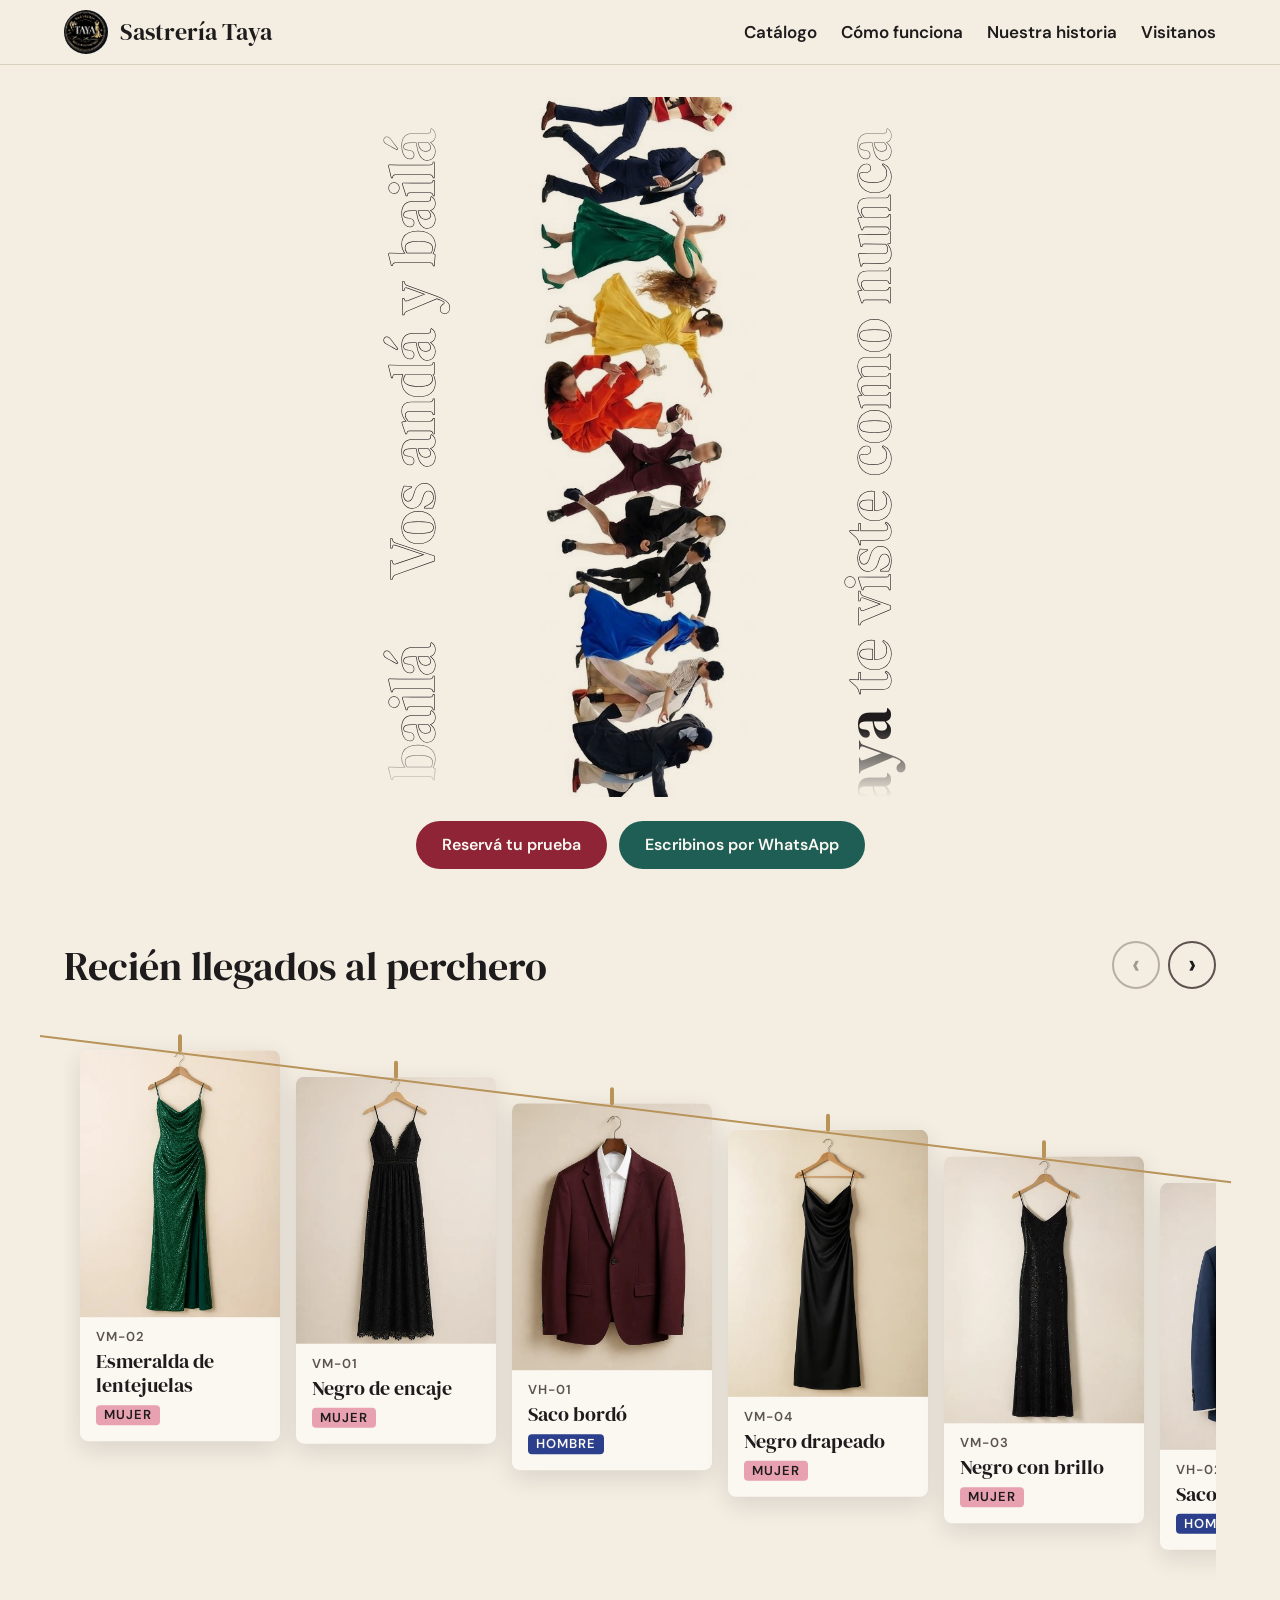
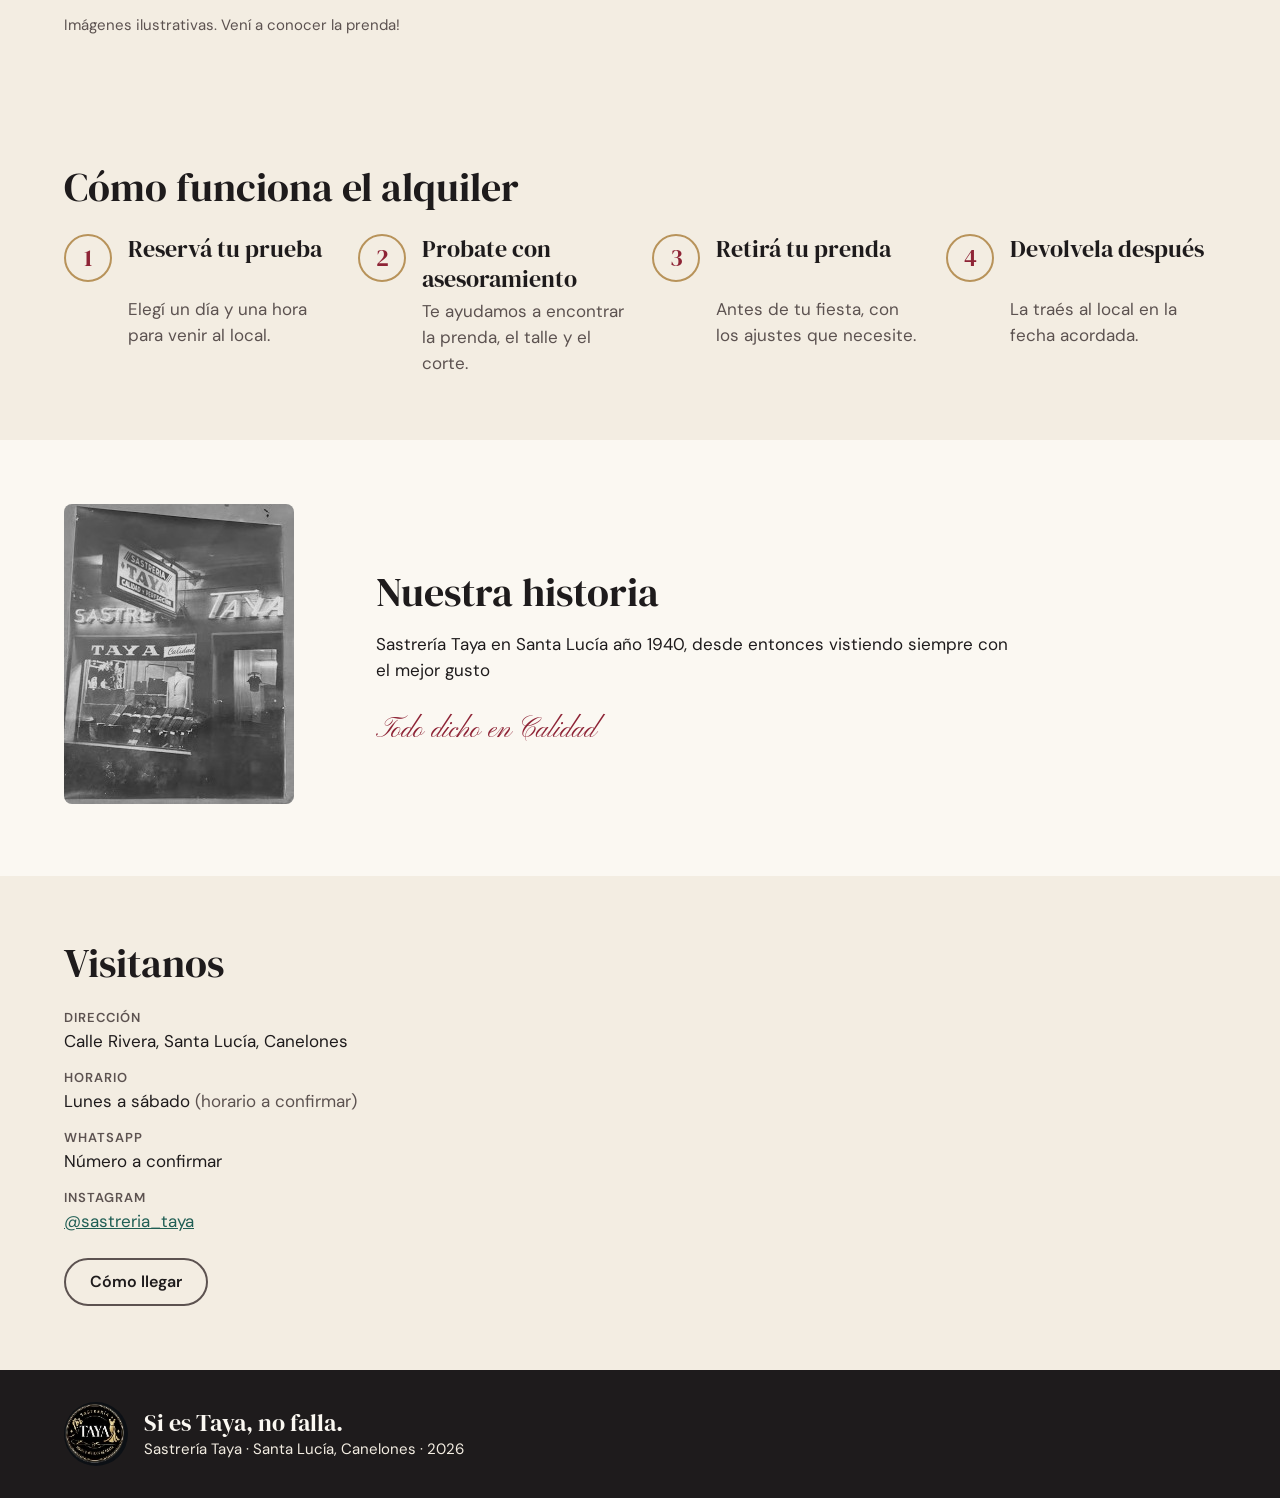
==== propuesta-2.html @ 04904f26 "Agregar propuesta 2 "Todos bailan" y actualizar decisiones del plan - propuesta-2.html: portada con " ====
<!doctype html>
<html lang="es">
<head>
<meta charset="utf-8">
<meta name="viewport" content="width=device-width, initial-scale=1, viewport-fit=cover">
<title>Sastrería Taya</title>
<meta name="claude:viewport-fit-sides" content="cover">
<meta name="description" content="Alquiler de vestidos, trajes y accesorios de fiesta en Santa Lucía, Canelones. Reservá tu prueba con María y Nazarena.">
<!-- Demo: pide a los buscadores que no muestren el sitio. Borrar al publicar de verdad. -->
<meta name="robots" content="noindex, nofollow">
<link rel="preconnect" href="https://fonts.googleapis.com">
<link rel="preconnect" href="https://fonts.gstatic.com" crossorigin>
<link rel="stylesheet" href="https://fonts.googleapis.com/css2?family=DM+Sans:wght@400;600&family=DM+Serif+Display&family=Pinyon+Script&display=swap">
<!-- Propuesta 2: reutiliza todos los estilos del primer modelo y suma los suyos encima -->
<link rel="stylesheet" href="css/styles.css">
<link rel="stylesheet" href="css/propuesta-2.css">
</head>
<body>

<header class="cabecera">
  <div class="envoltura cabecera__fila">
    <a class="marca" href="#inicio">
      <!-- alt vacío: el nombre ya está escrito al lado, así el lector de pantalla no lo repite -->
      <img class="marca__logo" src="img/marca/logo-taya.png" width="98" height="98" alt="">
      Sastrería Taya
    </a>
    <button class="menu-boton" id="menu-boton" type="button" aria-expanded="false" aria-controls="menu">Menú</button>
    <nav class="menu" id="menu" aria-label="Principal">
      <ul>
        <li><a href="#catalogo">Catálogo</a></li>
        <li><a href="#como-funciona">Cómo funciona</a></li>
        <li><a href="#historia">Nuestra historia</a></li>
        <li><a href="#visitanos">Visitanos</a></li>
      </ul>
    </nav>
  </div>
</header>

<main id="inicio">

  <!-- Portada "Todos bailan": la foto al centro y dos títulos verticales a los costados -->
  <section class="baile">
    <div class="envoltura">
      <div class="baile__escena">
        <!-- propuesta-2.js copia cada texto varias veces y lo hace subir sin fin, como un cartel corredizo -->
        <h1 class="lema lema--izq"><span class="lema__texto">Vos andá y bailá</span></h1>
        <p class="lema lema--der"><span class="lema__texto"><strong>Sastrería Taya</strong> te viste como nunca</span></p>
        <img class="baile__foto" src="img/portada/todos-bailan.jpg" width="340" height="1024"
             alt="Una fila de personas bailando de fiesta: vestidos verde, amarillo, naranja y azul, y trajes azul, bordó y negro">
      </div>
      <div class="acciones baile__acciones">
        <!-- Etapa 2: este enlace pasará a la página de reservas de Google Calendar -->
        <a class="btn btn--principal" href="#visitanos">Reservá tu prueba</a>
        <a class="btn btn--whatsapp" href="#visitanos" data-whatsapp>Escribinos por WhatsApp</a>
      </div>
    </div>
  </section>

  <!-- Tendedero: carrusel de movimiento manual (flechas, dedo o arrastre). Se le irán sumando prendas del catálogo. -->
  <section class="tendedero" id="catalogo" aria-labelledby="tendedero-titulo">
    <div class="envoltura">
      <div class="tendedero__cabeza">
        <h2 class="seccion__titulo" id="tendedero-titulo">Recién llegados al perchero</h2>
        <div class="carrusel__controles">
          <button class="carrusel__boton carrusel__boton--flecha" id="anterior" type="button" aria-label="Prenda anterior" aria-controls="tendedero">‹</button>
          <button class="carrusel__boton carrusel__boton--flecha" id="siguiente" type="button" aria-label="Prenda siguiente" aria-controls="tendedero">›</button>
        </div>
      </div>
    </div>
    <div class="envoltura envoltura--pista carrusel" id="carrusel">
      <span class="carrusel__cuerda" aria-hidden="true"></span>
      <ul class="tendedero__pista" id="tendedero" aria-label="Prendas del catálogo">
        <li style="--i:0"><a class="tarjeta" href="#visitanos">
          <img class="tarjeta__foto" src="img/catalogo/VM-02.webp" width="720" height="964" alt="Vestido largo verde esmeralda de lentejuelas con tajo, en percha" loading="lazy">
          <span class="tarjeta__cuerpo"><span class="tarjeta__codigo">VM-02</span><span class="tarjeta__nombre">Esmeralda de lentejuelas</span><span class="etiqueta etiqueta--mujer">Mujer</span></span>
        </a></li>
        <li style="--i:1"><a class="tarjeta" href="#visitanos">
          <img class="tarjeta__foto" src="img/catalogo/VM-01.webp" width="720" height="964" alt="Vestido largo negro de encaje con tirantes, en percha" loading="lazy">
          <span class="tarjeta__cuerpo"><span class="tarjeta__codigo">VM-01</span><span class="tarjeta__nombre">Negro de encaje</span><span class="etiqueta etiqueta--mujer">Mujer</span></span>
        </a></li>
        <li style="--i:2"><a class="tarjeta" href="#visitanos">
          <img class="tarjeta__foto" src="img/catalogo/VH-01.webp" width="720" height="964" alt="Saco de traje bordó con camisa blanca, en percha" loading="lazy">
          <span class="tarjeta__cuerpo"><span class="tarjeta__codigo">VH-01</span><span class="tarjeta__nombre">Saco bordó</span><span class="etiqueta etiqueta--hombre">Hombre</span></span>
        </a></li>
        <li style="--i:3"><a class="tarjeta" href="#visitanos">
          <img class="tarjeta__foto" src="img/catalogo/VM-04.webp" width="720" height="964" alt="Vestido largo negro de escote drapeado, en percha" loading="lazy">
          <span class="tarjeta__cuerpo"><span class="tarjeta__codigo">VM-04</span><span class="tarjeta__nombre">Negro drapeado</span><span class="etiqueta etiqueta--mujer">Mujer</span></span>
        </a></li>
        <li style="--i:4"><a class="tarjeta" href="#visitanos">
          <img class="tarjeta__foto" src="img/catalogo/VM-03.webp" width="720" height="964" alt="Vestido largo negro con brillo y tirantes finos, en percha" loading="lazy">
          <span class="tarjeta__cuerpo"><span class="tarjeta__codigo">VM-03</span><span class="tarjeta__nombre">Negro con brillo</span><span class="etiqueta etiqueta--mujer">Mujer</span></span>
        </a></li>
        <li style="--i:5"><a class="tarjeta" href="#visitanos">
          <img class="tarjeta__foto" src="img/catalogo/VH-02.webp" width="720" height="964" alt="Saco de traje azul con camisa blanca, en percha" loading="lazy">
          <span class="tarjeta__cuerpo"><span class="tarjeta__codigo">VH-02</span><span class="tarjeta__nombre">Saco azul</span><span class="etiqueta etiqueta--hombre">Hombre</span></span>
        </a></li>
        <li style="--i:6"><a class="tarjeta" href="#visitanos">
          <img class="tarjeta__foto" src="img/catalogo/VM-05.webp" width="720" height="964" alt="Vestido largo negro con cuello halter, en percha" loading="lazy">
          <span class="tarjeta__cuerpo"><span class="tarjeta__codigo">VM-05</span><span class="tarjeta__nombre">Negro halter</span><span class="etiqueta etiqueta--mujer">Mujer</span></span>
        </a></li>
        <!-- Para sumar una prenda: copiar un <li> completo, cambiar foto, código, nombre, etiqueta y el número de --i -->
      </ul>
    </div>
    <div class="envoltura">
      <p class="aviso">Imágenes ilustrativas. Vení a conocer la prenda!</p>
    </div>
  </section>

  <!-- Cómo funciona -->
  <section class="como-funciona" id="como-funciona" aria-labelledby="como-titulo">
    <div class="envoltura">
      <h2 class="seccion__titulo" id="como-titulo">Cómo funciona el alquiler</h2>
      <ol class="pasos">
        <li><h3>Reservá tu prueba</h3><p>Elegí un día y una hora para venir al local.</p></li>
        <li><h3>Probate con asesoramiento</h3><p>Te ayudamos a encontrar la prenda, el talle y el corte.</p></li>
        <li><h3>Retirá tu prenda</h3><p>Antes de tu fiesta, con los ajustes que necesite.</p></li>
        <li><h3>Devolvela después</h3><p>La traés al local en la fecha acordada.</p></li>
      </ol>
    </div>
  </section>

  <!-- Historia -->
  <section class="historia" id="historia" aria-labelledby="historia-titulo">
    <div class="envoltura historia__grilla">
      <figure class="historia__foto">
        <img src="img/historia/sastreria-original.jpg" width="230" height="300" alt="Fachada de la primera Sastrería Taya, con el cartel Calidad y perfección" loading="lazy">
        <figcaption></figcaption>
      </figure>
      <div class="historia__texto">
        <h2 class="seccion__titulo" id="historia-titulo">Nuestra historia</h2>
        <p>Sastrería Taya en Santa Lucía año 1940, desde entonces vistiendo siempre con el mejor gusto</p>
        <p class="acento acento--chico">Todo dicho en Calidad</p>
      </div>
    </div>
  </section>

  <!-- Visitanos -->
  <section class="visitanos" id="visitanos" aria-labelledby="visitanos-titulo">
    <div class="envoltura">
      <h2 class="seccion__titulo" id="visitanos-titulo">Visitanos</h2>
      <dl class="datos">
        <div><dt>Dirección</dt><dd>Calle Rivera, Santa Lucía, Canelones</dd></div>
        <div><dt>Horario</dt><dd>Lunes a sábado <span class="pendiente">(horario a confirmar)</span></dd></div>
        <div><dt>WhatsApp</dt><dd><span data-whatsapp-texto>Número a confirmar</span></dd></div>
        <div><dt>Instagram</dt><dd><a href="https://www.instagram.com/sastreria_taya/" target="_blank" rel="noopener">@sastreria_taya</a></dd></div>
      </dl>
      <div class="acciones">
        <a class="btn btn--secundario" href="https://www.google.com/maps/search/?api=1&amp;query=Calle+Rivera+Santa+Luc%C3%ADa+Canelones+Uruguay" target="_blank" rel="noopener">Cómo llegar</a>
      </div>
    </div>
  </section>

</main>

<footer class="pie">
  <div class="envoltura pie__fila">
    <img class="pie__logo" src="img/marca/logo-taya.png" width="98" height="98" alt="Logo de Sastrería Taya">
    <div>
      <p class="pie__lema">Si es Taya, no falla.</p>
      <p class="pie__nota">Sastrería Taya · Santa Lucía, Canelones · <span id="anio">2026</span></p>
    </div>
  </div>
</footer>

<script src="js/propuesta-2.js"></script>
</body>
</html>
---- css/styles.css ----
/* Sastrería Taya — estilos del sitio
   Diseño: primero celular. Reglas para pantallas mayores desde 600px y 1024px.
   Los valores vienen del sistema de diseño "Sastrería Taya" (paleta El perchero de Taya). */

:root {
  /* Color */
  --crema: #f3ede2;
  --crema-claro: #fbf8f2;
  --tinta: #1e1b1c;
  --tinta-suave: #5c5250;
  --linea: #d9cfbf;
  --bordo: #8e2436;
  --bordo-oscuro: #6e1a29;
  --esmeralda: #1f5e54;
  --azul: #2b3f8c;
  --menta: #8cceb5;
  --rosa: #e7a1b0;
  --mostaza: #d9a441;
  --dorado: #b8935a;
  --foco: var(--tinta);
  --sombra-percha: 0 8px 24px rgba(30, 27, 28, 0.12);

  /* Tipografía */
  --font-display: "DM Serif Display", Georgia, "Times New Roman", serif;
  --font-sans: "DM Sans", system-ui, -apple-system, "Segoe UI", sans-serif;
  --font-acento: "Pinyon Script", "Brush Script MT", cursive;

  /* Espaciado y forma */
  --space-1: 4px; --space-2: 8px; --space-3: 12px; --space-4: 16px;
  --space-6: 24px; --space-8: 32px; --space-12: 48px; --space-16: 64px;
  --radius-sm: 4px; --radius-md: 8px; --radius-lg: 16px; --radius-pill: 999px;
  --toque-minimo: 48px;
  --ancho-lectura: 640px;
  --ancho-pagina: 1200px;

  color-scheme: light;
}

/* Base */
*, *::before, *::after { box-sizing: border-box; }
html { scroll-behavior: smooth; }
body {
  margin: 0;
  background: var(--crema);
  color: var(--tinta);
  font-family: var(--font-sans);
  font-size: 17px;
  line-height: 26px;
}
img { max-width: 100%; height: auto; display: block; }
h1, h2, h3 { text-wrap: balance; margin: 0; font-weight: 400; }
p { margin: 0; }
a { color: var(--esmeralda); }
:focus-visible { outline: 2px solid var(--foco); outline-offset: 2px; }

.envoltura {
  width: 100%;
  max-width: var(--ancho-pagina);
  margin-inline: auto;
  padding-left: max(16px, env(safe-area-inset-left, 0px));
  padding-right: max(16px, env(safe-area-inset-right, 0px));
}

section { padding-block: var(--space-12); }
.seccion__titulo { font-family: var(--font-display); font-size: 32px; line-height: 38px; color: var(--tinta); }
.seccion__bajada { margin-top: var(--space-2); font-size: 15px; line-height: 22px; color: var(--tinta-suave); }
.acento { font-family: var(--font-acento); font-size: 32px; line-height: 36px; color: var(--bordo); }
.acento--chico { font-size: 28px; line-height: 32px; margin-top: var(--space-4); }

/* Botones */
.acciones { display: flex; flex-wrap: wrap; gap: var(--space-3); margin-top: var(--space-6); }
.btn {
  display: inline-flex; align-items: center; justify-content: center;
  min-height: var(--toque-minimo);
  padding: var(--space-3) var(--space-6);
  border-radius: var(--radius-pill);
  border: 2px solid transparent;
  font-family: var(--font-sans); font-size: 16px; line-height: 20px; font-weight: 600;
  text-decoration: none;
}
.btn--principal { background: var(--bordo); color: var(--crema-claro); }
.btn--principal:hover { background: var(--bordo-oscuro); }
.btn--whatsapp { background: var(--esmeralda); color: var(--crema-claro); }
.btn--secundario { color: var(--tinta); border-color: var(--tinta-suave); }
.btn--secundario:hover { background: var(--crema-claro); }

/* Etiquetas */
.etiqueta {
  display: inline-block; justify-self: start;
  padding: 2px var(--space-2);
  border-radius: var(--radius-sm);
  font-size: 13px; line-height: 16px; font-weight: 600; letter-spacing: 0.08em; text-transform: uppercase;
  color: var(--tinta);
}
.etiqueta--mujer { background: var(--rosa); }
.etiqueta--hombre { background: var(--azul); color: var(--crema-claro); }

/* Cabecera */
.cabecera {
  position: sticky; top: env(safe-area-inset-top, 0px); z-index: 20;
  background: var(--crema);
  border-bottom: 1px solid var(--linea);
}
body::before {
  content: ""; position: fixed; inset: 0 0 auto; height: env(safe-area-inset-top, 0px);
  z-index: 21; background: var(--crema);
}
.cabecera__fila { display: flex; align-items: center; justify-content: space-between; gap: var(--space-4); min-height: 64px; flex-wrap: wrap; }
.marca { font-family: var(--font-display); font-size: 24px; line-height: 30px; color: var(--tinta); text-decoration: none; }
.menu-boton {
  min-height: var(--toque-minimo); padding: 0 var(--space-4);
  border: 2px solid var(--tinta-suave); border-radius: var(--radius-pill);
  background: transparent; color: var(--tinta);
  font: 600 16px/20px var(--font-sans); cursor: pointer;
}
.menu { width: 100%; }
.menu[hidden] { display: none; }
.menu ul { list-style: none; margin: 0; padding: 0 0 var(--space-4); display: grid; }
.menu a {
  display: flex; align-items: center; min-height: var(--toque-minimo);
  color: var(--tinta); text-decoration: none; font-weight: 600;
  border-top: 1px solid var(--linea);
}

/* Portada */
.portada { padding-block: var(--space-8) var(--space-6); }
.portada__contenido { display: grid; gap: var(--space-3); }
.portada__titulo { font-family: var(--font-display); font-size: 40px; line-height: 44px; letter-spacing: -0.01em; max-width: 14ch; }
.portada__bajada { max-width: 34ch; color: var(--tinta-suave); }
.portada .acciones { margin-top: var(--space-3); }

/* Tendedero: carrusel. La cuerda queda fija; las prendas se deslizan colgadas de ella.
   En escritorio la cuerda va en diagonal y main.js baja cada percha según su posición. */
.tendedero { padding-top: var(--space-6); }
.tendedero__cabeza { display: flex; flex-wrap: wrap; align-items: flex-end; justify-content: space-between; gap: var(--space-4); }
.carrusel__controles { display: flex; gap: var(--space-2); }
.carrusel__boton {
  min-height: var(--toque-minimo); min-width: var(--toque-minimo); padding: 0 var(--space-4);
  border: 2px solid var(--tinta-suave); border-radius: var(--radius-pill);
  background: transparent; color: var(--tinta);
  font: 600 15px/20px var(--font-sans); cursor: pointer;
}
.carrusel__boton--flecha { padding: 0; font-size: 28px; line-height: 1; }
.carrusel__boton:hover:not(:disabled) { background: var(--crema-claro); }
.carrusel__boton:disabled { opacity: 0.4; cursor: default; }
.carrusel__boton[hidden] { display: none; }

.envoltura--pista { padding-left: 0; padding-right: 0; }
.carrusel { position: relative; --angulo: 0deg; }
.carrusel__cuerda {
  position: absolute; left: 0; top: 30px; z-index: 1; pointer-events: none;
  width: 100%; height: 2px; background: var(--dorado);
  transform-origin: 0 50%; transform: rotate(var(--angulo));
}
.tendedero__pista {
  list-style: none; margin: var(--space-4) 0 0; padding: 0;
  padding-left: max(16px, env(safe-area-inset-left, 0px));
  padding-right: max(16px, env(safe-area-inset-right, 0px));
  padding-top: 28px; padding-bottom: var(--space-6);
  display: flex; gap: var(--space-4);
  overflow-x: auto; scroll-snap-type: x mandatory; scroll-padding-inline: 16px;
  scrollbar-width: none; cursor: grab;
}
.tendedero__pista::-webkit-scrollbar { display: none; }
.tendedero__pista.arrastrando { scroll-snap-type: none; cursor: grabbing; user-select: none; }
.tendedero__pista.arrastrando a { pointer-events: none; }
.tendedero__pista li {
  flex: 0 0 62%; max-width: 230px;
  scroll-snap-align: center;
  position: relative;
  translate: 0 var(--caida, 0px);
  transform-origin: 50% -14px;
  rotate: calc(var(--balanceo, 0) * 1deg);
  transition: rotate 300ms ease-out;
}
.tarjeta img { -webkit-user-drag: none; }
/* gancho de la percha */
.tendedero__pista li::before {
  content: ""; position: absolute; left: 50%; top: -16px;
  width: 4px; height: 18px; margin-left: -2px;
  background: var(--dorado); border-radius: 2px;
}
.tarjeta {
  display: grid; text-decoration: none; color: var(--tinta);
  background: var(--crema-claro); border-radius: var(--radius-md);
  box-shadow: var(--sombra-percha); overflow: hidden;
}
.tarjeta__foto { width: 100%; aspect-ratio: 3 / 4; object-fit: cover; background: var(--crema); }
.tarjeta__cuerpo { display: grid; gap: var(--space-1); padding: var(--space-3) var(--space-4) var(--space-4); }
.tarjeta__codigo { font-size: 13px; line-height: 16px; font-weight: 600; letter-spacing: 0.08em; color: var(--tinta-suave); }
.tarjeta__nombre { font-family: var(--font-display); font-size: 20px; line-height: 24px; margin-bottom: var(--space-1); }
.aviso { font-size: 15px; line-height: 22px; color: var(--tinta-suave); }

/* Acordeón de categorías */
.acordeon { display: grid; gap: var(--space-3); margin-top: var(--space-6); }
.acordeon__item { border-radius: var(--radius-lg); overflow: hidden; background: var(--color-cat); color: var(--tinta-cat, var(--tinta)); }
.acordeon__item--mujer { --color-cat: var(--rosa); }
.acordeon__item--hombre { --color-cat: var(--azul); --tinta-cat: var(--crema-claro); }
.acordeon__item--ninas { --color-cat: var(--menta); }
.acordeon__item--ninos { --color-cat: var(--mostaza); }
.acordeon__item--accesorios { --color-cat: var(--esmeralda); --tinta-cat: var(--crema-claro); }
.acordeon__franja {
  width: 100%; min-height: 64px; padding: var(--space-3) var(--space-6);
  display: flex; align-items: center; justify-content: space-between;
  background: transparent; border: 0; color: inherit; cursor: pointer; text-align: left;
  font-family: var(--font-display); font-size: 24px; line-height: 30px;
}
.acordeon__franja::after { content: "+"; font-family: var(--font-sans); font-size: 28px; }
.acordeon__franja[aria-expanded="true"]::after { content: "–"; }
.acordeon__panel { display: grid; grid-template-columns: 96px 1fr; gap: var(--space-4); align-items: center; padding: 0 var(--space-6) var(--space-6); }
.acordeon__panel:not(:has(img)) { grid-template-columns: 1fr; }
.acordeon__panel[hidden] { display: none; }
.acordeon__panel img { border-radius: var(--radius-md); aspect-ratio: 3 / 4; object-fit: cover; }
.acordeon__panel p { min-width: 0; }

/* Asesoramiento */
.asesoramiento { background: var(--tinta); color: var(--crema-claro); }
.asesoramiento__cita { margin: 0; max-width: 22ch; }
.asesoramiento__cita p { font-family: var(--font-display); font-size: 32px; line-height: 38px; text-wrap: balance; }
.asesoramiento__texto { margin-top: var(--space-6); max-width: var(--ancho-lectura); color: var(--crema); }

/* Cómo funciona */
.pasos { list-style: none; counter-reset: paso; margin: var(--space-6) 0 0; padding: 0; display: grid; gap: var(--space-6); }
.pasos li { counter-increment: paso; display: grid; grid-template-columns: 48px 1fr; column-gap: var(--space-4); row-gap: var(--space-1); }
.pasos li::before {
  content: counter(paso); grid-row: span 2;
  width: 48px; height: 48px; border-radius: 50%;
  display: grid; place-items: center;
  border: 2px solid var(--dorado);
  font-family: var(--font-display); font-size: 24px; color: var(--bordo);
}
.pasos h3 { font-family: var(--font-display); font-size: 24px; line-height: 30px; }
.pasos p { color: var(--tinta-suave); }

/* Historia */
.historia { background: var(--crema-claro); }
.historia__grilla { display: grid; gap: var(--space-8); }
.historia__foto { margin: 0; justify-self: start; max-width: 280px; }
.historia__foto img { width: 100%; border-radius: var(--radius-md); filter: grayscale(1); }
.historia__foto figcaption { margin-top: var(--space-2); font-size: 15px; line-height: 22px; color: var(--tinta-suave); }
.historia__texto { display: grid; gap: var(--space-4); max-width: var(--ancho-lectura); min-width: 0; }

/* Visitanos */
.datos { margin: var(--space-6) 0 0; display: grid; gap: var(--space-4); }
.datos div { display: grid; gap: 2px; }
.datos dt { font-size: 13px; line-height: 16px; font-weight: 600; letter-spacing: 0.08em; text-transform: uppercase; color: var(--tinta-suave); }
.datos dd { margin: 0; }
.pendiente { color: var(--tinta-suave); }

/* Pie */
.pie { background: var(--tinta); color: var(--crema); padding-block: var(--space-8); padding-bottom: calc(var(--space-8) + env(safe-area-inset-bottom, 0px)); }
.pie__fila { display: flex; align-items: center; gap: var(--space-4); }
.pie__logo { width: 64px; height: 64px; border-radius: 50%; }
.pie__lema { font-family: var(--font-display); font-size: 24px; line-height: 30px; color: var(--crema-claro); }
.pie__nota { font-size: 15px; line-height: 22px; }

/* ---------- Tablet: desde 600px ---------- */
@media (min-width: 600px) {
  .envoltura { padding-left: max(24px, env(safe-area-inset-left, 0px)); padding-right: max(24px, env(safe-area-inset-right, 0px)); }
  .tendedero__pista li { flex-basis: 34%; }
  .portada__titulo { font-size: 52px; line-height: 56px; }

  /* el acordeón pasa a franjas verticales lado a lado */
  .acordeon { display: flex; gap: var(--space-3); height: 420px; }
  .acordeon__item { flex: 1 1 0; min-width: 0; display: flex; flex-direction: column; transition: flex-grow 400ms ease; }
  .acordeon__item.abierto { flex-grow: 4; }
  .acordeon__franja { min-height: 72px; }
  .acordeon__item:not(.abierto) .acordeon__franja { flex: 1; align-items: flex-start; writing-mode: vertical-rl; transform: rotate(180deg); justify-content: flex-end; padding: var(--space-6) var(--space-4); }
  .acordeon__item:not(.abierto) .acordeon__franja::after { content: ""; }
  .acordeon__panel { flex: 1; grid-template-columns: 1fr 1.2fr; align-items: end; }
  .acordeon__panel img { max-height: 300px; width: auto; }

  .pasos { grid-template-columns: repeat(2, minmax(0, 1fr)); }
  .historia__grilla { grid-template-columns: 280px minmax(0, 1fr); align-items: center; }
}

/* ---------- Escritorio: desde 1024px ---------- */
@media (min-width: 1024px) {
  section { padding-block: var(--space-16); }
  .menu-boton { display: none; }
  .menu, .menu[hidden] { display: block; width: auto; }
  .menu ul { display: flex; gap: var(--space-6); padding: 0; }
  .menu a { border-top: 0; }
  .portada__titulo { font-size: 64px; line-height: 68px; }
  .seccion__titulo { font-size: 40px; line-height: 46px; }

  /* la cuerda cuelga en diagonal (main.js baja cada percha para que siga la cuerda) */
  .carrusel { --angulo: 7deg; }
  .tendedero__pista { padding-top: 28px; padding-bottom: 190px; }
  .tendedero__pista li { flex-basis: 200px; max-width: none; }
  .tendedero__pista li:hover { --balanceo: 3; }
  .pasos { grid-template-columns: repeat(4, minmax(0, 1fr)); }
}

/* Sin movimiento para quien lo pide */
@media (prefers-reduced-motion: reduce) {
  html { scroll-behavior: auto; }
  .tendedero__pista li, .acordeon__item { transition: none; }
  .tendedero__pista li { --balanceo: 0 !important; rotate: none; }
}

/* ---------- Llamado a reservar ---------- */
/* Llamado a reservar: bordó liso */
.llamado { color: var(--crema-claro); background: var(--bordo); }
.llamado__contenido { display: grid; gap: var(--space-3); }
.llamado__titulo { font-family: var(--font-display); font-size: 32px; line-height: 38px; }
.llamado p { max-width: 40ch; }
.btn--claro { background: var(--crema-claro); color: var(--bordo); }
.btn--claro:hover { background: var(--crema); }

@media (min-width: 1024px) {
  .llamado__titulo { font-size: 44px; line-height: 50px; }
}
---- css/propuesta-2.css ----
﻿/* Sastrería Taya — Propuesta 2 "Todos bailan"
   Se carga DESPUÉS de styles.css: usa sus mismos tokens (colores, tipografías, espacios)
   y solo agrega la portada nueva. */

/* ---------- Cabecera: logo antes del nombre ---------- */
.marca { display: inline-flex; align-items: center; gap: var(--space-3); }
.marca__logo { width: 44px; height: 44px; border-radius: 50%; } /* redondo, como en el pie */

/* ---------- Portada: foto al centro, títulos verticales a los costados ---------- */
.baile { padding-block: var(--space-6) var(--space-8); }

.baile__escena {
  display: grid;
  grid-template-columns: 48px minmax(0, 1fr) 48px;
  grid-template-areas: "izq foto der";
  column-gap: var(--space-2);
  justify-content: center;
}

.baile__foto {
  grid-area: foto; justify-self: center;
  width: 100%; max-width: 340px;
  /* "multiply" funde el fondo blanco de la foto con el crema de la página */
  mix-blend-mode: multiply;
}

/* Títulos verticales: los dos se leen de abajo hacia arriba.
   writing-mode los pone de arriba hacia abajo; el giro de 180° los invierte. */
.lema {
  margin: 0;
  position: relative; overflow: hidden;
  display: flex; align-items: center; justify-content: center;
  font-family: var(--font-display); font-weight: 400;
  color: var(--tinta); /* respaldo si el navegador no sabe dibujar solo el borde */
}
.lema__texto { writing-mode: vertical-rl; transform: rotate(180deg); text-wrap: balance; }

/* Cartel corredizo: la pista tiene el texto repetido dos veces (dos "juegos" iguales).
   Baja exactamente la mitad de su alto y vuelve a empezar: como el segundo juego quedó
   donde estaba el primero, el salto no se nota y parece continuo. */
.lema.en-movimiento {
  /* las letras se esfuman al entrar por arriba y al salir por abajo */
  -webkit-mask-image: linear-gradient(transparent, #000 10%, #000 90%, transparent);
          mask-image: linear-gradient(transparent, #000 10%, #000 90%, transparent);
}
.lema__pista {
  position: absolute; top: 0; left: 0; right: 0;
  display: flex; flex-direction: column; align-items: center;
  animation: bajar var(--duracion, 20s) linear infinite;
}
.lema__pista .lema__texto { padding: 0.5em 0; white-space: nowrap; } /* separación entre repeticiones */
.lema:hover .lema__pista { animation-play-state: paused; } /* se frena al pasar el mouse */
/* baja: arranca subida media pista y desciende hasta su lugar; al reiniciar, el salto no se nota */
@keyframes bajar { from { transform: translateY(-50%); } to { transform: translateY(0); } }

/* mientras se mueve, el texto original queda solo para lectores de pantalla */
.lema.en-movimiento > .lema__texto {
  position: absolute; width: 1px; height: 1px; overflow: hidden; clip-path: inset(50%);
}

/* letra "hueca": del color del fondo, solo con el borde en tinta */
@supports (-webkit-text-stroke: 1px black) {
  .lema { color: var(--crema); -webkit-text-stroke: 1px var(--tinta); paint-order: stroke fill; }
}
/* "Sastrería Taya" va rellena en negro */
.lema strong { font-weight: 400; color: var(--tinta); -webkit-text-stroke: 0; }

/* los dos costados con el mismo tamaño de letra */
.lema { font-size: 36px; line-height: 44px; }
.lema--izq { grid-area: izq; }
.lema--der { grid-area: der; }

.baile__acciones { justify-content: center; }

/* ---------- Tablet: desde 600px ---------- */
@media (min-width: 600px) {
  .baile__escena { grid-template-columns: 72px minmax(0, 340px) 72px; column-gap: var(--space-8); }
  .lema { font-size: 48px; line-height: 56px; }
}

/* ---------- Escritorio: desde 1024px ---------- */
@media (min-width: 1024px) {
  .baile { padding-block: var(--space-8) var(--space-12); }
  /* la foto no pasa del alto de la pantalla (menos la cabecera) */
  .baile__escena { grid-template-columns: 96px auto 96px; column-gap: var(--space-16); }
  .baile__foto { width: auto; max-width: none; height: min(calc(100svh - 200px), 820px); }
  .lema { font-size: 64px; line-height: 72px; -webkit-text-stroke-width: 1.2px; }
}
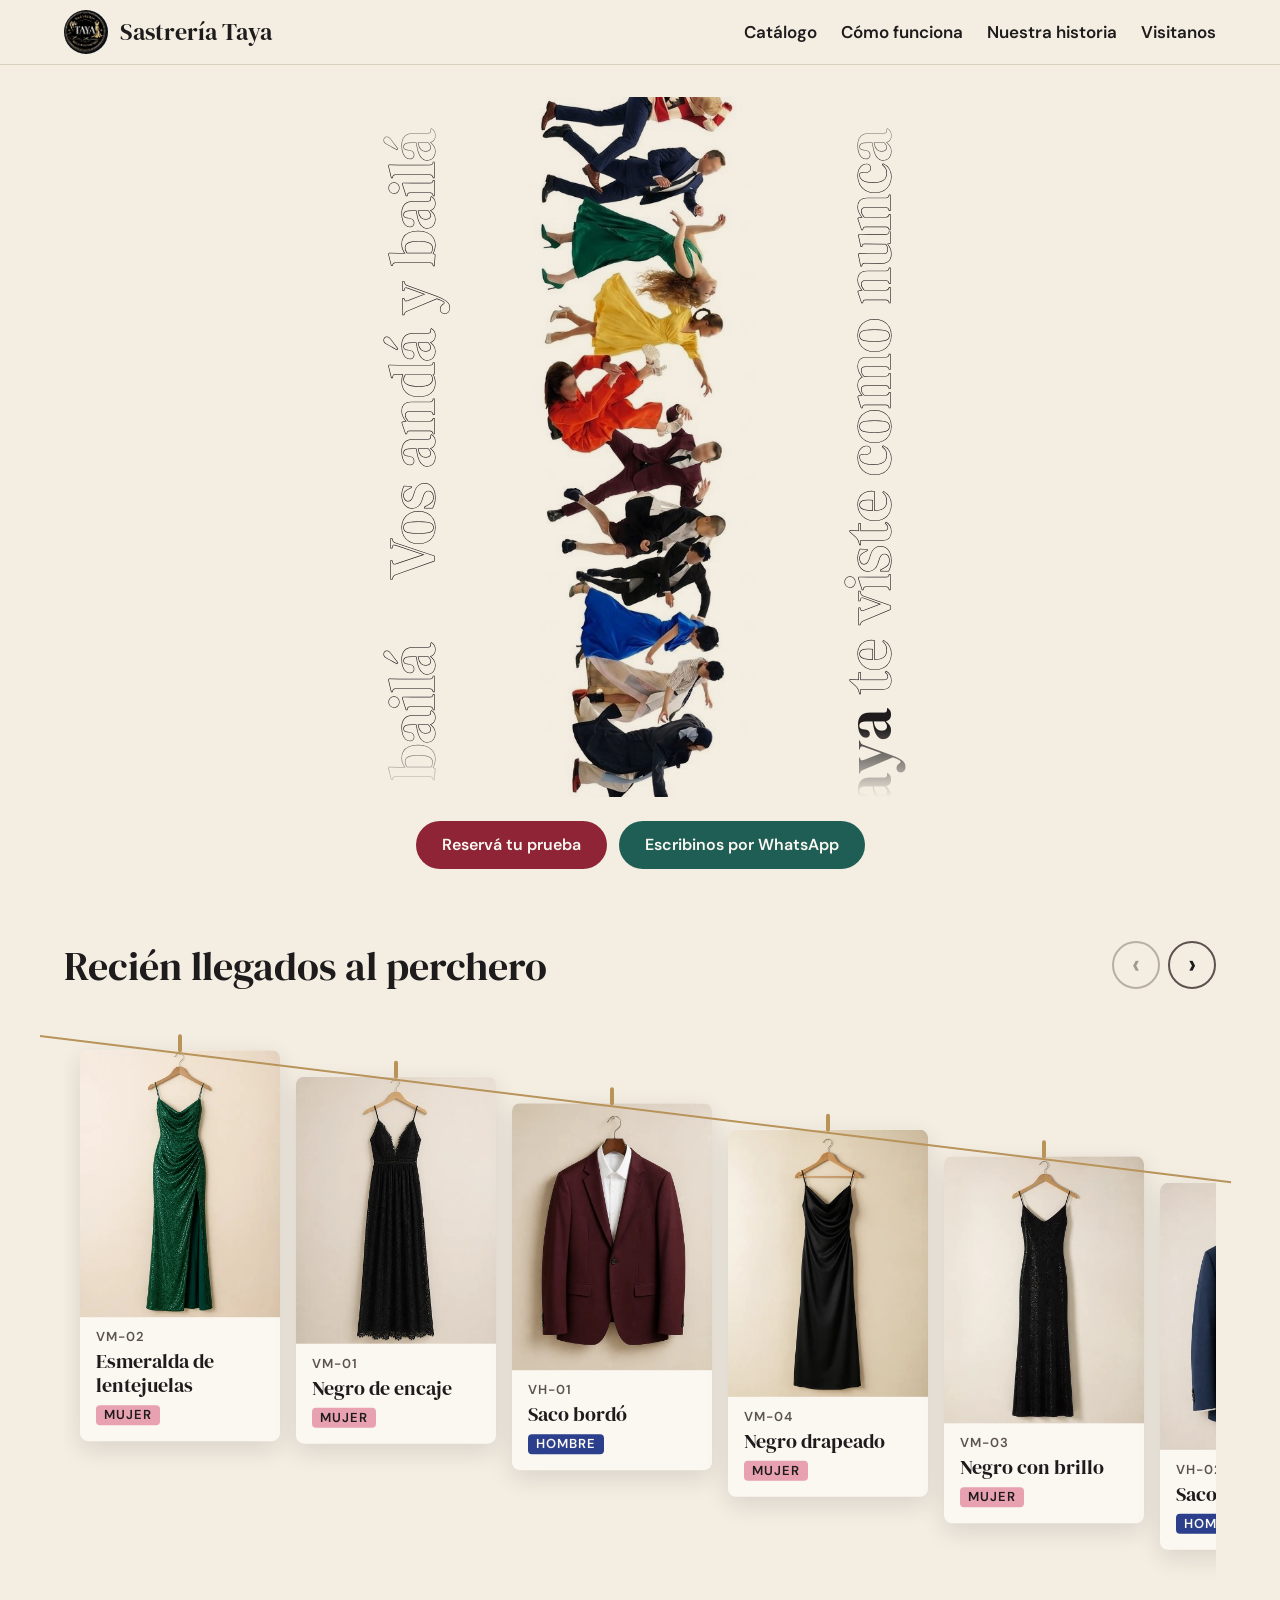
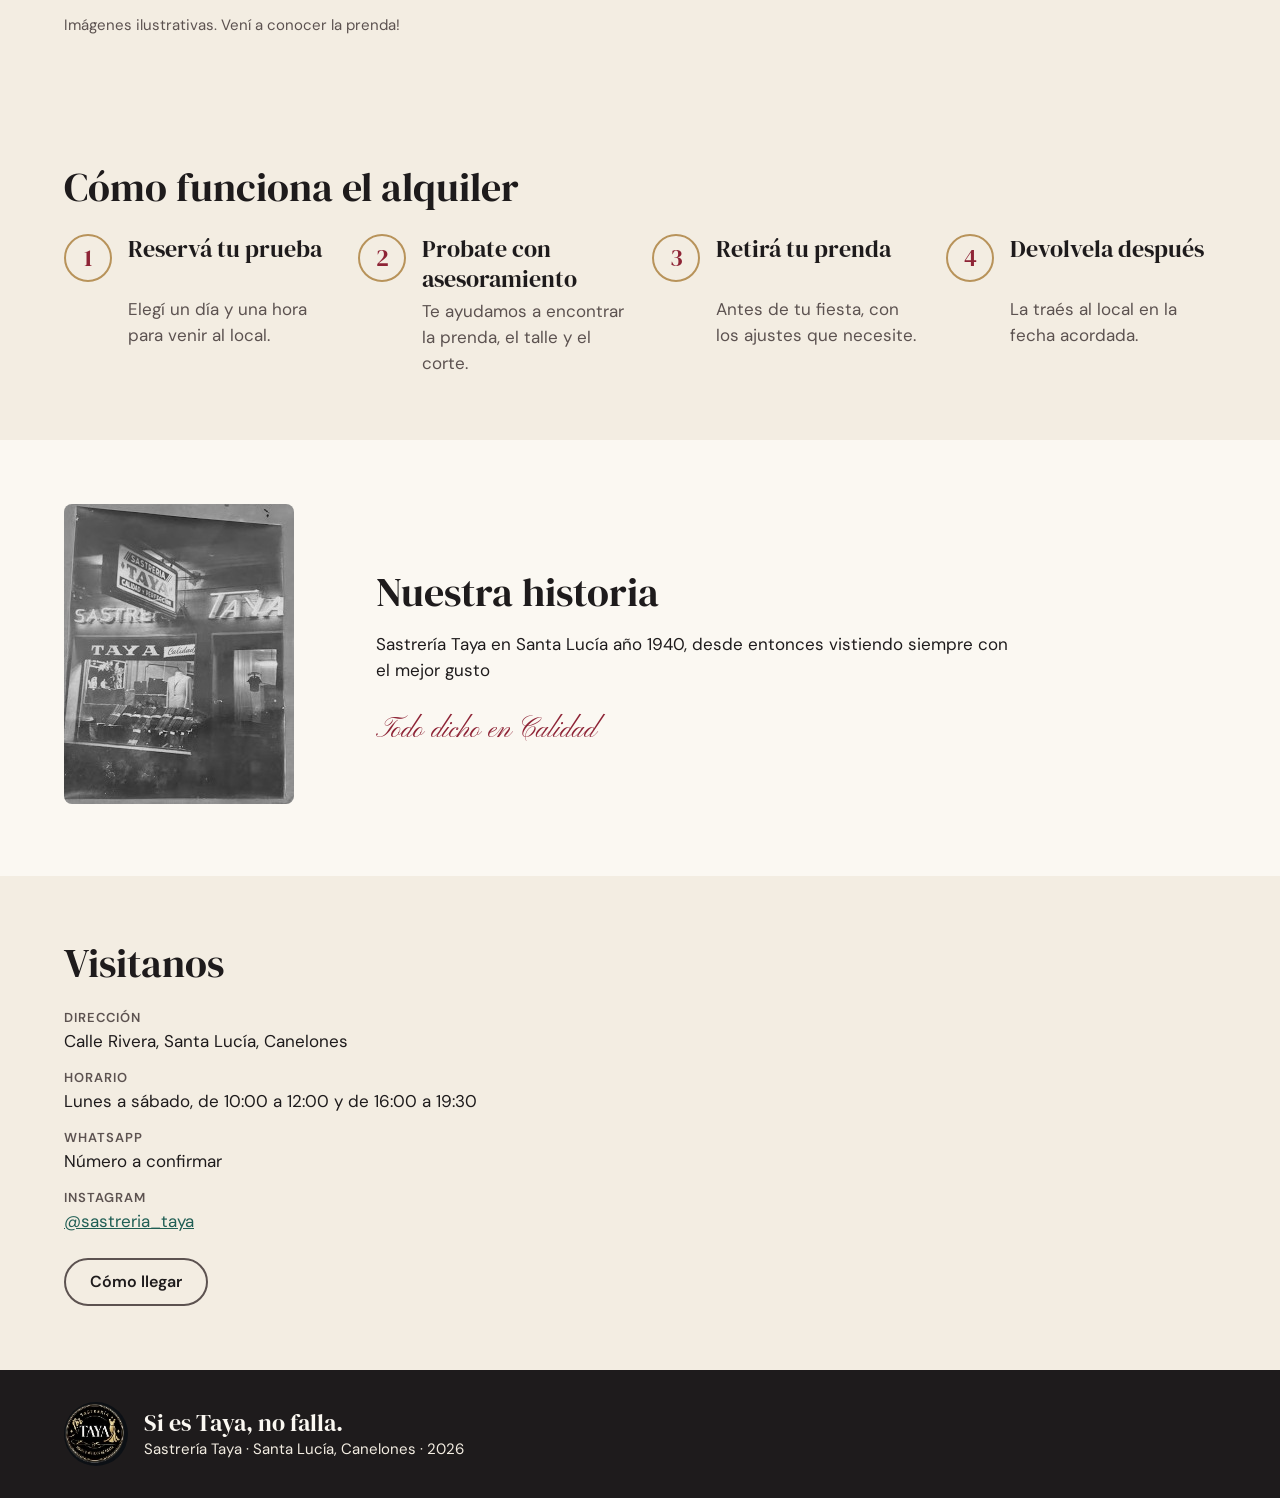
==== commit 8fc2e73b: "Elegir propuesta 3, preparar la reserva y cargar el horario - propuesta-3.html: la frase "Alquiler d" ====
--- a/propuesta-2.html
+++ b/propuesta-2.html
@@ -140,7 +140,7 @@
       <h2 class="seccion__titulo" id="visitanos-titulo">Visitanos</h2>
       <dl class="datos">
         <div><dt>Dirección</dt><dd>Calle Rivera, Santa Lucía, Canelones</dd></div>
-        <div><dt>Horario</dt><dd>Lunes a sábado <span class="pendiente">(horario a confirmar)</span></dd></div>
+        <div><dt>Horario</dt><dd>Lunes a sábado, de 10:00 a 12:00 y de 16:00 a 19:30</dd></div>
         <div><dt>WhatsApp</dt><dd><span data-whatsapp-texto>Número a confirmar</span></dd></div>
         <div><dt>Instagram</dt><dd><a href="https://www.instagram.com/sastreria_taya/" target="_blank" rel="noopener">@sastreria_taya</a></dd></div>
       </dl>
